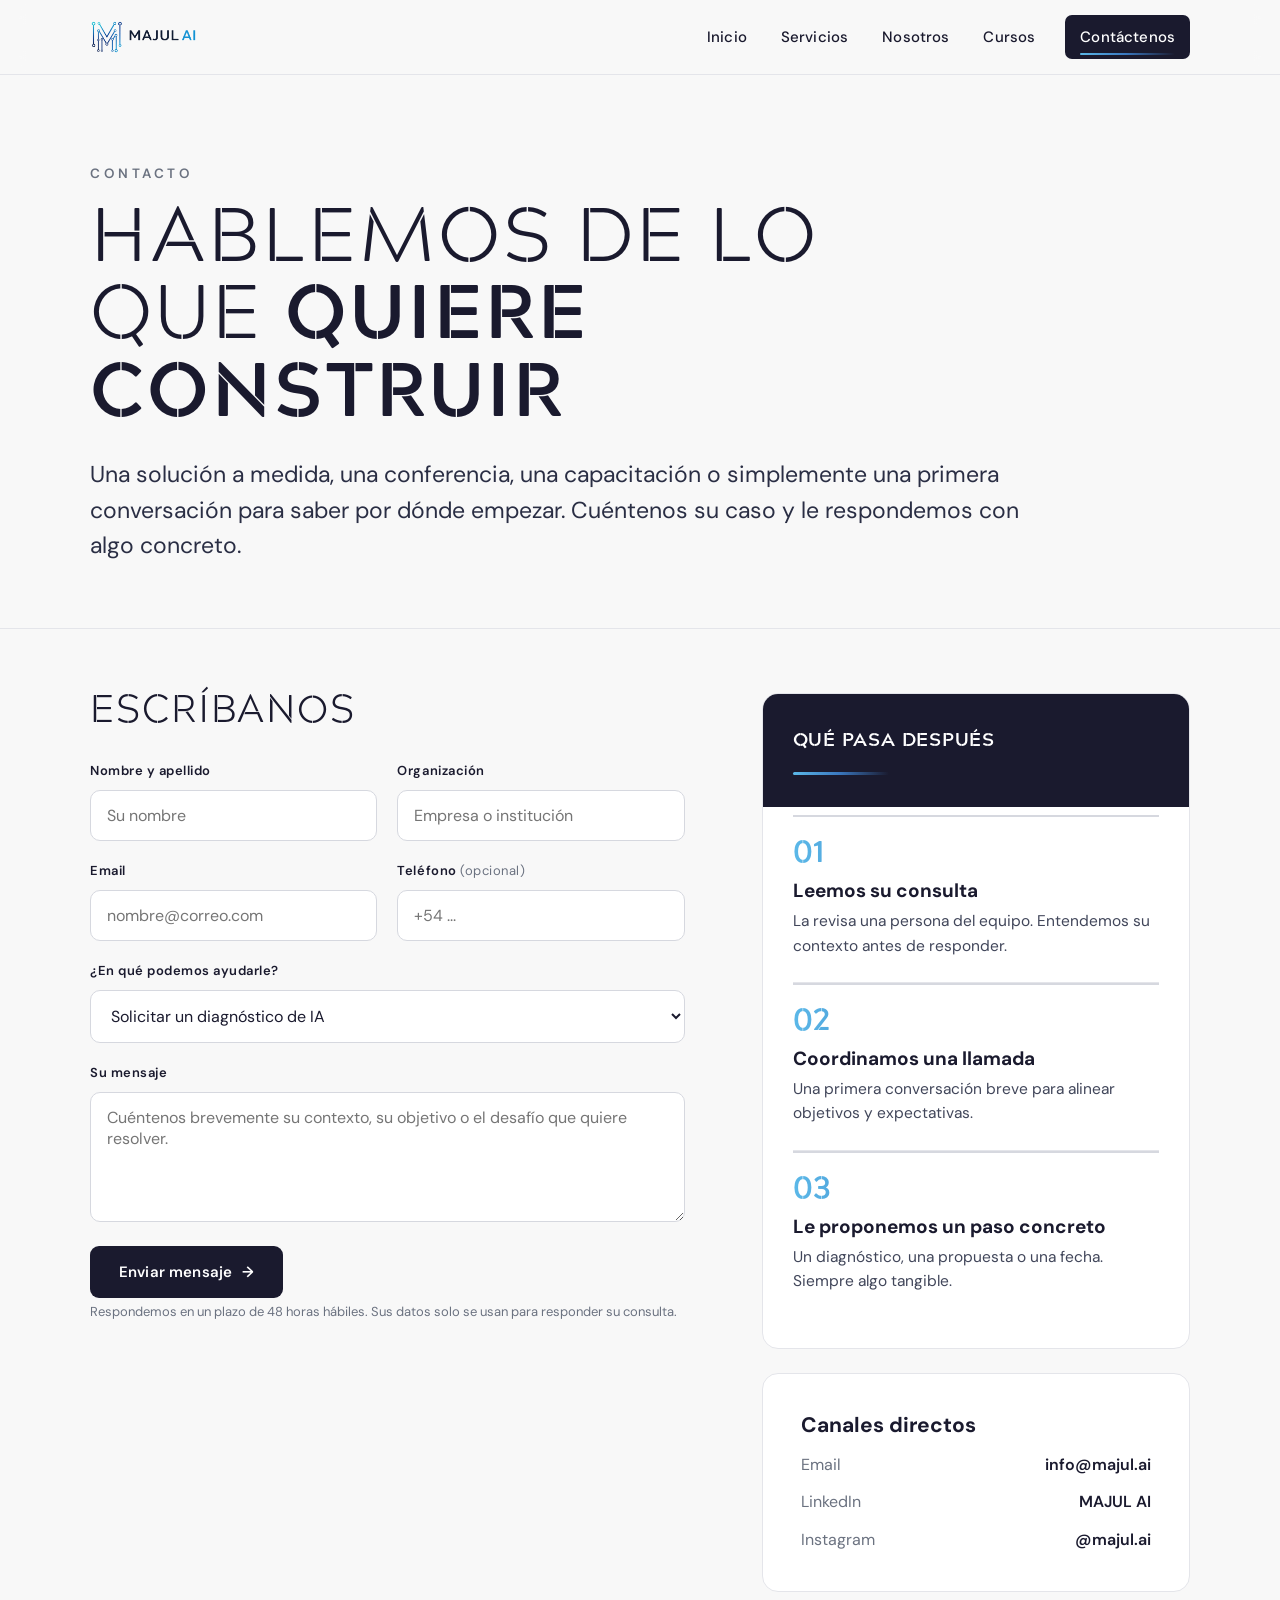
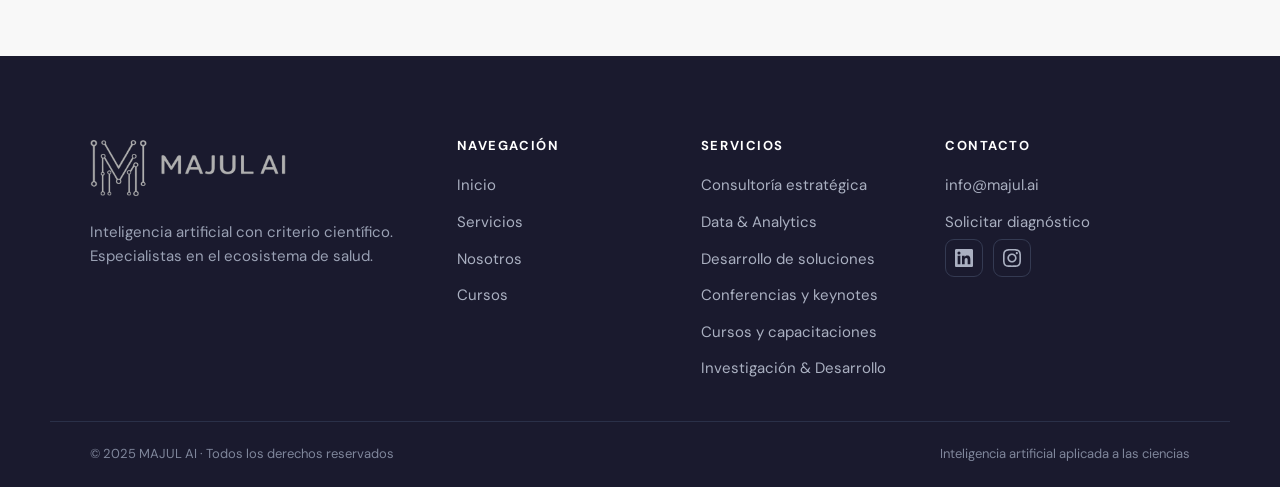
==== contacto.html @ aa31157e "Sitio Majul AI - preview para revisión del equipo" ====
<!DOCTYPE html>
<html lang="es">
<head>
<meta charset="UTF-8">
<meta name="viewport" content="width=device-width, initial-scale=1.0">
<title>Contacto · MAJUL AI</title>
<meta name="description" content="Solicite un diagnóstico, una conferencia o una capacitación. Contáctenos y obtenga una respuesta con un entregable concreto.">
<link rel="canonical" href="https://majul.ai/contacto.html">
<link rel="icon" type="image/png" href="assets/favicon.png">
<link rel="apple-touch-icon" href="assets/apple-touch-icon.png">
<meta name="theme-color" content="#1A1A2E">
<meta property="og:type" content="website">
<meta property="og:site_name" content="MAJUL AI">
<meta property="og:locale" content="es_AR">
<meta property="og:url" content="https://majul.ai/contacto.html">
<meta property="og:title" content="Contacto · MAJUL AI">
<meta property="og:description" content="Solicite un diagnóstico, una conferencia o una capacitación. Contáctenos y obtenga una respuesta con un entregable concreto.">
<meta property="og:image" content="https://majul.ai/assets/og-image.png">
<meta property="og:image:width" content="1200">
<meta property="og:image:height" content="630">
<meta property="og:image:alt" content="MAJUL AI · Inteligencia artificial aplicada a las ciencias">
<meta name="twitter:card" content="summary_large_image">
<meta name="twitter:title" content="Contacto · MAJUL AI">
<meta name="twitter:description" content="Contáctenos y obtenga una respuesta con un entregable concreto.">
<meta name="twitter:image" content="https://majul.ai/assets/og-image.png">
<link rel="preconnect" href="https://fonts.googleapis.com">
<link rel="preconnect" href="https://fonts.gstatic.com" crossorigin>
<link href="https://fonts.googleapis.com/css2?family=DM+Sans:opsz,wght@9..40,300;9..40,400;9..40,500;9..40,600;9..40,700&family=Jost:wght@300;400;500;600&display=swap" rel="stylesheet">
<link rel="stylesheet" href="styles.css">
<script>document.documentElement.className+=' js';</script>
</head>
<body>

<!-- ===== NAV ===== -->
<header class="nav">
  <nav class="nav-in" aria-label="Principal">
    <a class="nav-logo" href="index.html" aria-label="MAJUL AI · Inicio"><img src="assets/logo-lockup-trim.png" alt="MAJUL AI"></a>
    <div class="nav-links" id="navlinks">
      <a href="index.html">Inicio</a>
      <a href="servicios.html">Servicios</a>
      <a href="nosotros.html">Nosotros</a>
      <a href="cursos.html">Cursos</a>
      <a href="contacto.html" class="btn btn-p btn-sm nav-cta active">Contáctenos</a>
    </div>
    <button class="nav-burger" id="burger" aria-label="Abrir menú"><span></span><span></span><span></span></button>
  </nav>
</header>

<!-- ===== PAGE HEADER ===== -->
<section class="phead" data-screen-label="Contacto · Header">
  <div class="wrap">
    <p class="kicker reveal">Contacto</p>
    <h1 class="t-xl reveal d1">Hablemos de lo que <b>quiere construir</b></h1>
    <p class="lead reveal d2">Una solución a medida, una conferencia, una capacitación o simplemente una primera conversación para saber por dónde empezar. Cuéntenos su caso y le respondemos con algo concreto.</p>
  </div>
</section>

<!-- ===== FORM + INFO ===== -->
<section class="section" data-screen-label="Contacto · Formulario">
  <div class="wrap">
    <div class="split top" style="grid-template-columns:1.25fr .9fr;gap:clamp(40px,6vw,80px)">

      <!-- FORM -->
      <div class="reveal">
        <h2 class="t-md" style="margin-bottom:28px">Escríbanos</h2>
        <form data-mock>
          <div class="form-fields">
            <div class="form">
              <div class="field">
                <label for="nombre">Nombre y apellido</label>
                <input id="nombre" type="text" placeholder="Su nombre" required>
              </div>
              <div class="field">
                <label for="org">Organización</label>
                <input id="org" type="text" placeholder="Empresa o institución">
              </div>
              <div class="field">
                <label for="email">Email</label>
                <input id="email" type="email" placeholder="nombre@correo.com" required>
              </div>
              <div class="field">
                <label for="tel">Teléfono <span style="color:var(--gris);font-weight:400">(opcional)</span></label>
                <input id="tel" type="tel" placeholder="+54 ...">
              </div>
              <div class="field full">
                <label for="motivo">¿En qué podemos ayudarle?</label>
                <select id="motivo">
                  <option>Solicitar un diagnóstico de IA</option>
                  <option>Desarrollar una solución a medida</option>
                  <option>Data &amp; Analytics</option>
                  <option>Investigación y Desarrollo</option>
                  <option>Invitar a una conferencia o keynote</option>
                  <option>Capacitación para mi equipo</option>
                  <option>Otra consulta</option>
                </select>
              </div>
              <div class="field full">
                <label for="msg">Su mensaje</label>
                <textarea id="msg" placeholder="Cuéntenos brevemente su contexto, su objetivo o el desafío que quiere resolver."></textarea>
              </div>
            </div>
            <button type="submit" class="btn btn-p" style="margin-top:24px">Enviar mensaje <span class="arw">→</span></button>
            <p class="form-note">Respondemos en un plazo de 48 horas hábiles. Sus datos solo se usan para responder su consulta.</p>
          </div>
          <!-- success state -->
          <div class="form-ok" style="display:none;flex-direction:column;gap:14px;background:#fff;border:1px solid var(--line);border-radius:16px;padding:40px">
            <div style="width:52px;height:52px;border-radius:50%;background:var(--salud);color:#fff;display:grid;place-items:center;font-size:24px">✓</div>
            <h3 style="font-family:var(--font-title);font-weight:700;text-transform:uppercase;letter-spacing:.04em;font-size:24px;color:var(--ink)">Mensaje enviado</h3>
            <p style="font-size:17px;color:#41465a;max-width:42ch">Gracias por escribirnos. Revisaremos su consulta y le responderemos en un plazo de 48 horas hábiles con un próximo paso concreto.</p>
            <a href="index.html" class="btn btn-o" style="align-self:flex-start;margin-top:6px">Volver al inicio</a>
          </div>
        </form>
      </div>

      <!-- INFO -->
      <div class="reveal d2">
        <div class="card" style="padding:0;overflow:hidden">
          <div style="background:var(--ink);padding:32px 30px">
            <div style="font-family:var(--font-title);font-weight:700;text-transform:uppercase;letter-spacing:.04em;font-size:19px;color:#fff">Qué pasa después</div>
            <hr class="rule" style="margin-top:16px">
          </div>
          <div style="padding:8px 30px 30px">
            <div class="steps" style="grid-template-columns:1fr;gap:0">
              <div class="step" style="padding:24px 0;border-bottom:1px solid var(--line)"><div class="n" style="font-size:30px">01</div><h3 style="margin:10px 0 6px">Leemos su consulta</h3><p>La revisa una persona del equipo. Entendemos su contexto antes de responder.</p></div>
              <div class="step" style="padding:24px 0;border-bottom:1px solid var(--line)"><div class="n" style="font-size:30px">02</div><h3 style="margin:10px 0 6px">Coordinamos una llamada</h3><p>Una primera conversación breve para alinear objetivos y expectativas.</p></div>
              <div class="step" style="padding:24px 0"><div class="n" style="font-size:30px">03</div><h3 style="margin:10px 0 6px">Le proponemos un paso concreto</h3><p>Un diagnóstico, una propuesta o una fecha. Siempre algo tangible.</p></div>
            </div>
          </div>
        </div>

        <div class="card" style="margin-top:24px">
          <h3 style="margin-bottom:14px">Canales directos</h3>
          <ul style="list-style:none;display:flex;flex-direction:column;gap:12px">
            <li style="display:flex;justify-content:space-between;gap:12px;font-size:16px"><span class="muted">Email</span><a href="mailto:info@majul.ai" style="font-weight:600">info@majul.ai</a></li>
            <li style="display:flex;justify-content:space-between;gap:12px;font-size:16px"><span class="muted">LinkedIn</span><a href="https://www.linkedin.com/company/majul-ai/" target="_blank" rel="noopener" style="font-weight:600">MAJUL AI</a></li>
            <li style="display:flex;justify-content:space-between;gap:12px;font-size:16px"><span class="muted">Instagram</span><a href="https://www.instagram.com/majul.ai/" target="_blank" rel="noopener" style="font-weight:600">@majul.ai</a></li>
          </ul>
        </div>
      </div>

    </div>
  </div>
</section>

<!-- ===== FOOTER ===== -->
<footer class="foot">
  <div class="foot-in">
    <div class="foot-grid">
      <div>
        <img class="lk" src="assets/logo-gray-lockup-trim.png" alt="MAJUL AI">
        <p class="blurb">Inteligencia artificial con criterio científico. Especialistas en el ecosistema de salud.</p>
      </div>
      <div>
        <h4>Navegación</h4>
        <ul>
          <li><a href="index.html">Inicio</a></li>
          <li><a href="servicios.html">Servicios</a></li>
          <li><a href="nosotros.html">Nosotros</a></li>
          <li><a href="cursos.html">Cursos</a></li>
        </ul>
      </div>
      <div>
        <h4>Servicios</h4>
        <ul>
          <li><a href="servicios.html#consultoria">Consultoría estratégica</a></li>
          <li><a href="servicios.html#data">Data &amp; Analytics</a></li>
          <li><a href="servicios.html#desarrollo">Desarrollo de soluciones</a></li>
          <li><a href="servicios.html#conferencias">Conferencias y keynotes</a></li>
          <li><a href="cursos.html">Cursos y capacitaciones</a></li>
          <li><a href="servicios.html#id">Investigación &amp; Desarrollo</a></li>
        </ul>
      </div>
      <div>
        <h4>Contacto</h4>
        <ul>
          <li><a href="mailto:info@majul.ai">info@majul.ai</a></li>
          <li><a href="contacto.html">Solicitar diagnóstico</a></li>
        </ul>
        <div class="social">
          <a href="https://www.linkedin.com/company/majul-ai/" target="_blank" rel="noopener" aria-label="LinkedIn">
            <svg viewBox="0 0 24 24" width="18" height="18" fill="currentColor" aria-hidden="true"><path d="M20.45 20.45h-3.56v-5.57c0-1.33-.03-3.04-1.85-3.04-1.85 0-2.14 1.45-2.14 2.94v5.67H9.34V9h3.42v1.56h.05c.48-.9 1.64-1.85 3.37-1.85 3.6 0 4.27 2.37 4.27 5.46v6.28zM5.34 7.43a2.07 2.07 0 1 1 0-4.14 2.07 2.07 0 0 1 0 4.14zM7.12 20.45H3.56V9h3.56v11.45zM22.22 0H1.77C.79 0 0 .77 0 1.73v20.54C0 23.22.79 24 1.77 24h20.45c.98 0 1.78-.78 1.78-1.73V1.73C24 .77 23.2 0 22.22 0z"/></svg>
          </a>
          <a href="https://www.instagram.com/majul.ai/" target="_blank" rel="noopener" aria-label="Instagram">
            <svg viewBox="0 0 24 24" width="18" height="18" fill="currentColor" aria-hidden="true"><path d="M12 2.163c3.204 0 3.584.012 4.85.07 3.252.148 4.771 1.691 4.919 4.919.058 1.265.069 1.645.069 4.849 0 3.205-.012 3.584-.069 4.849-.149 3.225-1.664 4.771-4.919 4.919-1.266.058-1.644.07-4.85.07-3.204 0-3.584-.012-4.849-.07-3.26-.149-4.771-1.699-4.919-4.92-.058-1.265-.07-1.644-.07-4.849 0-3.204.013-3.583.07-4.849.149-3.227 1.664-4.771 4.919-4.919 1.266-.057 1.645-.069 4.849-.069zm0-2.163c-3.259 0-3.667.014-4.947.072-4.358.2-6.78 2.618-6.98 6.98-.059 1.281-.073 1.689-.073 4.948 0 3.259.014 3.668.072 4.948.2 4.358 2.618 6.78 6.98 6.98 1.281.058 1.689.072 4.948.072 3.259 0 3.668-.014 4.948-.072 4.354-.2 6.782-2.618 6.979-6.98.059-1.28.073-1.689.073-4.948 0-3.259-.014-3.667-.072-4.947-.196-4.354-2.617-6.78-6.979-6.98-1.281-.059-1.69-.073-4.949-.073zm0 5.838c-3.403 0-6.162 2.759-6.162 6.162s2.759 6.163 6.162 6.163 6.162-2.759 6.162-6.163c0-3.403-2.759-6.162-6.162-6.162zm0 10.162c-2.209 0-4-1.79-4-4 0-2.209 1.791-4 4-4s4 1.791 4 4c0 2.21-1.791 4-4 4zm6.406-11.845c-.796 0-1.441.645-1.441 1.44s.645 1.44 1.441 1.44c.795 0 1.439-.645 1.439-1.44s-.644-1.44-1.439-1.44z"/></svg>
          </a>
        </div>
      </div>
    </div>
  </div>
  <div class="foot-bottom">
    <span>© 2025 MAJUL AI · Todos los derechos reservados</span>
    <span>Inteligencia artificial aplicada a las ciencias</span>
  </div>
</footer>

<script src="site.js"></script>
</body>
</html>
---- styles.css ----
/* ============================================================
   MAJUL AI · Sistema de diseño web
   Alineado al Manual de Marca
   ============================================================ */
@font-face{font-family:'Acherus Militant';src:url('assets/AcherusMilitant-Light.otf') format('opentype');font-weight:300 500;font-style:normal;font-display:swap}
@font-face{font-family:'Acherus Militant';src:url('assets/AcherusMilitant-Bold.otf') format('opentype');font-weight:600 800;font-style:normal;font-display:swap}

:root{
  --bg:#F8F8F8;
  --ink:#1A1A2E;
  --ink-soft:#2a2e44;
  --gris:#6B7280;
  --gris-2:#8b909c;
  --slate:#4A5568;
  --line:#e4e5ea;
  --line-2:#d6d8df;
  --card:#ffffff;

  --salud:#2D5016;
  --tech:#2D3A8C;
  --inst:#4A5568;
  --majul:#C4621D;

  --grad:linear-gradient(90deg,#5BB8E8 0%,#3A78C0 48%,#1A1A2E 100%);
  --grad-soft:linear-gradient(90deg,#5BB8E8 0%,#3A78C0 100%);

  --font-title:'Acherus Militant','Jost',sans-serif;
  --font-body:'DM Sans',sans-serif;

  --maxw:1180px;
  --pad:clamp(22px,5vw,40px);
}

*{box-sizing:border-box;margin:0;padding:0}
html{scroll-behavior:smooth}
body{
  font-family:var(--font-body);
  background:var(--bg);
  color:var(--ink);
  -webkit-font-smoothing:antialiased;
  text-rendering:optimizeLegibility;
  line-height:1.6;
}
img{display:block;max-width:100%}
a{color:inherit;text-decoration:none}
::selection{background:rgba(91,184,232,.28)}

/* ---------- layout helpers ---------- */
.wrap{max-width:var(--maxw);margin:0 auto;padding-inline:var(--pad)}
.section{padding-block:clamp(50px,5vw,82px)}
.section.tight{padding-block:clamp(38px,3.6vw,58px)}
.dark{background:var(--ink);color:#F1F2F6}
.dark .muted{color:#aab0c0}

/* ---------- type ---------- */
.kicker{
  font-family:var(--font-body);font-weight:600;
  letter-spacing:.26em;text-transform:uppercase;
  font-size:clamp(12px,1.4vw,13.5px);color:var(--gris);
}
.dark .kicker{color:#9aa3b8}
h1,h2,h3{font-family:var(--font-title);font-weight:400;letter-spacing:.02em;line-height:1.06}
.t-xl{font-size:clamp(40px,6.4vw,76px);text-transform:uppercase;letter-spacing:.04em;line-height:1.02}
.t-lg{font-size:clamp(32px,4.4vw,52px);text-transform:uppercase;letter-spacing:.05em}
.t-md{font-size:clamp(26px,3vw,38px);text-transform:uppercase;letter-spacing:.05em}
.t-xl b,.t-lg b,.t-md b{font-weight:700}
.lead{font-size:clamp(18px,2.1vw,23px);line-height:1.55;color:var(--ink-soft);font-weight:400}
.dark .lead{color:#cdd2df}
.muted{color:var(--gris)}
.body p{font-size:clamp(16px,1.7vw,18px);color:#34384a;line-height:1.65}
.dark .body p{color:#c4c9d6}
strong,b{font-weight:600}
em{font-style:italic}

.grad-text{background:var(--grad);-webkit-background-clip:text;background-clip:text;color:transparent}

/* gradient rule · elemento gráfico de marca (un uso por pieza) */
.rule{height:3px;width:96px;background:var(--grad);border:0;border-radius:3px}
.rule.wide{width:180px}

/* eyebrow stack */
.ey{display:flex;flex-direction:column;gap:18px}
.ey .rule{margin-top:2px}

/* ---------- buttons ---------- */
.btn{
  display:inline-flex;align-items:center;gap:10px;
  font-family:var(--font-body);font-weight:600;font-size:15px;
  letter-spacing:.01em;padding:15px 28px;border-radius:9px;
  border:1.6px solid transparent;cursor:pointer;transition:.18s ease;
  white-space:nowrap;
}
.btn .arw{transition:transform .18s ease}
.btn:hover .arw{transform:translateX(3px)}
.btn-p{background:var(--ink);color:#fff}
.btn-p:hover{background:#0f1120}
.btn-o{background:transparent;color:var(--ink);border-color:var(--line-2)}
.btn-o:hover{border-color:var(--ink);background:#fff}
.dark .btn-p{background:#fff;color:var(--ink)}
.dark .btn-p:hover{background:#e7e9f0}
.dark .btn-o{color:#fff;border-color:#3a4058}
.dark .btn-o:hover{border-color:#fff;background:rgba(255,255,255,.06)}
.btn-sm{padding:11px 20px;font-size:14px}
.btn-row{display:flex;gap:14px;flex-wrap:wrap}

/* ---------- nav ---------- */
.nav{
  position:sticky;top:0;z-index:50;background:rgba(248,248,248,.86);
  backdrop-filter:saturate(1.4) blur(12px);border-bottom:1px solid var(--line);
}
.nav-in{max-width:var(--maxw);margin:0 auto;padding:0 var(--pad);
  height:74px;display:flex;align-items:center;justify-content:space-between;gap:24px}
.nav-logo{display:flex;align-items:center}
.nav-logo img{height:34px}
.nav-links{display:flex;align-items:center;gap:6px}
.nav-links a{
  font-size:15px;font-weight:500;color:var(--ink);padding:9px 14px;border-radius:7px;
  letter-spacing:.01em;transition:.15s ease;position:relative;
}
.nav-links a:hover{background:rgba(26,26,46,.05)}
.nav-links a.active{color:var(--ink)}
.nav-links a.active::after{
  content:"";position:absolute;left:14px;right:14px;bottom:3px;height:2px;
  background:var(--grad);border-radius:2px;
}
.nav-cta{margin-left:10px}
.nav-links a.nav-cta{color:#fff}
.nav-links a.nav-cta:hover{background:#0f1120}
.nav-burger{display:none;flex-direction:column;gap:5px;background:none;border:0;cursor:pointer;padding:8px}
.nav-burger span{width:24px;height:2px;background:var(--ink);border-radius:2px;transition:.2s}

/* ---------- badges / accents ---------- */
.badge{
  display:inline-flex;align-items:center;gap:8px;
  font-family:var(--font-body);font-weight:600;letter-spacing:.12em;text-transform:uppercase;
  font-size:12px;padding:7px 14px;border-radius:6px;color:#fff;
}
.badge .dot{width:7px;height:7px;border-radius:50%;background:rgba(255,255,255,.85)}
.badge.salud{background:var(--salud)}
.badge.tech{background:var(--tech)}
.badge.inst{background:var(--inst)}
.badge.majul{background:var(--majul)}
.badge.grad{background:var(--grad)}
.badge.ghost{background:transparent;color:var(--gris);border:1.5px solid var(--line-2)}
.badge.ghost .dot{background:currentColor}

/* accent helper: left rail */
.ac-salud{--ac:var(--salud)} .ac-tech{--ac:var(--tech)}
.ac-inst{--ac:var(--inst)} .ac-majul{--ac:var(--majul)}

/* ---------- hero ---------- */
.hero{position:relative;overflow:hidden}
.hero .wrap{padding-top:clamp(60px,9vw,104px);padding-bottom:clamp(48px,6.5vw,82px)}
.hero h1{max-width:none;white-space:nowrap;font-size:clamp(28px,4.6vw,54px)}
.hero .lead{max-width:54ch;margin-top:26px}
.hero .btn-row{margin-top:38px}
.hero-meta{display:flex;gap:34px;flex-wrap:wrap;margin-top:56px;padding-top:34px;border-top:1px solid var(--line)}
.hero-meta .m .n{font-family:var(--font-title);font-weight:700;font-size:clamp(28px,3.4vw,40px);color:var(--ink);line-height:1}
.hero-meta .m .l{font-size:14px;color:var(--gris);margin-top:8px;max-width:24ch}

/* ---------- riel lateral de secciones (scroll-spy) ---------- */
.dotnav{position:fixed;right:24px;top:50%;transform:translateY(-50%);z-index:55;
  display:flex;flex-direction:column;gap:15px;align-items:flex-end}
.dotnav::before{content:"";position:absolute;right:4.5px;top:-10px;bottom:-10px;width:1px;background:var(--line-2);z-index:-1}
.dotnav a{position:relative;display:block;width:10px;height:10px;cursor:pointer}
.dotnav .dot{width:10px;height:10px;border-radius:50%;border:1.5px solid var(--line-2);background:transparent;transition:.2s ease;display:block}
.dotnav .lbl{position:absolute;right:20px;top:50%;transform:translateY(-50%) translateX(5px);
  font-size:11px;font-weight:600;letter-spacing:.08em;text-transform:uppercase;color:var(--ink);white-space:nowrap;
  background:#fff;border:1px solid var(--line);border-radius:7px;padding:5px 10px;
  box-shadow:0 8px 22px -12px rgba(26,26,46,.55);opacity:0;pointer-events:none;transition:opacity .18s ease,transform .18s ease}
.dotnav a:hover .lbl{opacity:1;transform:translateY(-50%)}
.dotnav a:hover .dot{border-color:var(--tech)}
.dotnav a.active .dot{border-color:var(--tech);background:var(--tech);transform:scale(1.25)}
.dotnav.on-dark .dot{border-color:rgba(255,255,255,.45)}
.dotnav.on-dark a.active .dot{border-color:#fff;background:#fff}
.dotnav.on-dark::before{background:rgba(255,255,255,.18)}
@media (max-width:1180px){ .dotnav{display:none} }

/* page header (interior pages) */
.phead{border-bottom:1px solid var(--line)}
.phead .wrap{padding-top:clamp(54px,8vw,88px);padding-bottom:clamp(40px,6vw,64px)}
.phead h1{margin-top:18px;max-width:18ch}
.phead .lead{margin-top:22px;max-width:60ch}

/* ---------- servicios: lista compacta (home) ---------- */
.svc-mini{display:grid;grid-template-columns:1fr 1fr;grid-auto-flow:column;grid-template-rows:repeat(3,auto);gap:0 clamp(28px,5vw,72px)}
.svc-mini a{display:flex;align-items:center;gap:18px;padding:22px 4px;border-bottom:1px solid var(--line);
  font-family:var(--font-title);font-weight:400;text-transform:uppercase;letter-spacing:.03em;
  font-size:clamp(17px,1.9vw,21px);color:var(--ink);transition:.16s ease}
.svc-mini a:hover{color:var(--tech);padding-left:12px}
.svc-mini a .n{font-family:var(--font-title);font-weight:700;font-size:14px;color:var(--slate);letter-spacing:.1em;flex:0 0 auto}
.svc-mini a .nm{flex:1}
.svc-mini a .arw{transition:transform .18s ease;color:var(--slate)}
.svc-mini a:hover .arw{transform:translateX(4px);color:var(--tech)}

/* ---------- statement band ---------- */
.statement{position:relative}
.statement .big{
  font-family:var(--font-title);font-weight:400;letter-spacing:.01em;
  font-size:clamp(28px,3.9vw,48px);line-height:1.24;max-width:20ch;
}
.statement .big b{font-weight:700}
.statement .hl{background:linear-gradient(transparent 60%,rgba(91,184,232,.34) 60%);padding:0 .08em}

/* ---------- grids ---------- */
.grid{display:grid;gap:clamp(18px,2.4vw,28px)}
.g-2{grid-template-columns:repeat(2,1fr)}
.g-3{grid-template-columns:repeat(3,1fr)}
.split{display:grid;grid-template-columns:1.05fr 1fr;gap:clamp(36px,6vw,84px);align-items:center}
.split.top{align-items:start}

/* message / feature cards */
.card{
  background:var(--card);border:1px solid var(--line);border-radius:16px;
  padding:clamp(28px,3vw,38px);transition:.2s ease;
}
.card.lift:hover{transform:translateY(-3px);box-shadow:0 22px 50px -34px rgba(26,26,46,.5);border-color:var(--line-2)}
.card .ic{
  width:46px;height:46px;border-radius:11px;display:grid;place-items:center;
  background:rgba(74,85,104,.1);margin-bottom:22px;
}
.card h3{font-family:var(--font-body);font-weight:700;font-size:21px;color:var(--ink);
  letter-spacing:0;line-height:1.25;margin-bottom:12px}
.card p{font-size:16px;color:#41465a;line-height:1.6}
.card .qmark{font-family:var(--font-title);font-weight:700;font-size:20px;color:var(--ink);
  text-transform:none;letter-spacing:0;line-height:1.3;margin-bottom:14px}

/* accented service card */
.svc{position:relative;background:var(--card);border:1px solid var(--line);border-radius:16px;
  padding:clamp(28px,3vw,36px);overflow:hidden;transition:.2s ease;display:flex;flex-direction:column;gap:14px}
.svc::before{content:"";position:absolute;left:0;top:0;bottom:0;width:4px;background:var(--ac,var(--slate))}
.svc:hover{transform:translateY(-3px);box-shadow:0 24px 54px -36px rgba(26,26,46,.55)}
.svc .num{font-family:var(--font-title);font-weight:700;font-size:15px;color:var(--ac,var(--slate));letter-spacing:.1em}
.svc h3{font-family:var(--font-title);font-weight:400;text-transform:uppercase;letter-spacing:.04em;
  font-size:24px;color:var(--ink);line-height:1.1}
.svc p{font-size:16px;color:#41465a;line-height:1.6;flex:1}
.svc .more{font-size:14px;font-weight:600;color:var(--ink);display:inline-flex;gap:8px;align-items:center;margin-top:4px}
.svc .more .arw{transition:transform .18s}
.svc:hover .more .arw{transform:translateX(3px)}

/* ---------- método steps ---------- */
.steps{display:grid;grid-template-columns:repeat(4,1fr);gap:clamp(18px,2.2vw,26px);counter-reset:s}
.step{position:relative;padding-top:28px}
.step::before{content:"";position:absolute;top:0;left:0;width:100%;height:2px;background:var(--line-2)}
.step .n{font-family:var(--font-title);font-weight:700;font-size:clamp(34px,4vw,50px);
  background:var(--grad);-webkit-background-clip:text;background-clip:text;color:transparent;line-height:1}
.step h3{font-family:var(--font-body);font-weight:700;font-size:19px;color:var(--ink);margin:16px 0 10px;letter-spacing:0;text-transform:none}
.step p{font-size:15.5px;color:#41465a;line-height:1.58}
.dark .step::before{background:#33384e}
.dark .step h3{color:#fff}
.dark .step p{color:#b8bdcc}

/* ---------- list / checks ---------- */
.checks{display:flex;flex-direction:column;gap:16px}
.checks li{list-style:none;display:flex;gap:14px;font-size:17px;color:#34384a;line-height:1.55}
.checks .mk{flex:0 0 auto;width:24px;height:24px;border-radius:6px;display:grid;place-items:center;
  background:rgba(74,85,104,.12);color:var(--slate);font-size:13px;font-weight:700;margin-top:1px}
.dark .checks li{color:#c4c9d6}

/* ---------- capability grid (catálogo de áreas) ---------- */
.cap-grid{display:grid;grid-template-columns:repeat(3,1fr);gap:1px;background:var(--line);
  border:1px solid var(--line);border-radius:14px;overflow:hidden;margin-top:42px}
.cap-grid.two{grid-template-columns:repeat(2,1fr)}
.cap{background:#fff;padding:26px 26px 28px;position:relative}
.cap::before{content:"";position:absolute;left:26px;top:0;width:26px;height:3px;background:var(--ac,var(--slate))}
.cap h4{font-family:var(--font-body);font-weight:700;font-size:16.5px;color:var(--ink);margin:0 0 9px;letter-spacing:0;line-height:1.3}
.cap p{font-size:14.5px;color:#51566a;line-height:1.55;margin:0}

/* ---------- service block ---------- */
.svc-block{margin-top:74px;padding-top:64px;border-top:1px solid var(--line)}
.svc-block.first{margin-top:60px;padding-top:0;border-top:0}
.svc-head{max-width:58ch}
.svc-head h3{font-family:var(--font-title);font-weight:400;text-transform:uppercase;letter-spacing:.04em;
  font-size:clamp(26px,3vw,34px);color:var(--ink);line-height:1.08;margin-top:20px}
.svc-head .desc{margin-top:18px;font-size:18px;color:#34384a;line-height:1.65}
.svc-eg{margin-top:26px;padding-top:22px;border-top:1px dashed var(--line-2);max-width:52ch}
.svc-eg .lbl{font-size:12px;font-weight:600;letter-spacing:.12em;text-transform:uppercase;color:var(--ac,var(--gris));display:block;margin-bottom:9px}
.svc-eg p{font-size:15.5px;color:#41465a;line-height:1.62;margin:0}
@media (max-width:820px){ .cap-grid{grid-template-columns:1fr} .cap-grid.two{grid-template-columns:1fr} }

/* ---------- image frame (recurso funcional) ---------- */
.frame{position:relative;border-radius:16px;overflow:hidden;background:#eceef1;border:1px solid var(--line)}
.frame.navy{background:var(--ink)}
.frame .ph{
  position:absolute;inset:0;display:flex;flex-direction:column;align-items:center;justify-content:center;
  gap:10px;text-align:center;padding:24px;
}
.frame .ph .ic{width:42px;height:42px;border-radius:50%;border:1.5px solid currentColor;display:grid;place-items:center;opacity:.5}
.frame .ph .cap{font-size:13px;letter-spacing:.14em;text-transform:uppercase;font-weight:600;opacity:.62}
.frame.navy .ph{color:#aeb6cb}
.frame:not(.navy) .ph{color:#9298a6}
.frame .tip{position:absolute;left:14px;bottom:12px;font-size:11px;letter-spacing:.1em;text-transform:uppercase;
  color:#aab0bd;font-weight:600}

/* portrait gradient edge */
.portrait{aspect-ratio:4/5}
.portrait::after{content:"";position:absolute;left:0;right:0;bottom:0;height:5px;background:var(--grad)}

/* ---------- quote ---------- */
.bigquote{font-family:var(--font-title);font-weight:300;letter-spacing:.01em;
  font-size:clamp(26px,3.6vw,44px);line-height:1.22;color:var(--ink);max-width:18ch}
.bigquote b{font-weight:600}
.dark .bigquote{color:#fff}
.qattr{margin-top:24px;font-size:15px;color:var(--gris);letter-spacing:.04em}
.qattr b{color:var(--ink)}
.dark .qattr b{color:#fff}

/* ---------- news / press cards ---------- */
.news{background:var(--card);border:1px solid var(--line);border-radius:14px;overflow:hidden;
  display:flex;flex-direction:column;transition:.2s ease;text-decoration:none}
.news:hover{transform:translateY(-3px);box-shadow:0 22px 50px -36px rgba(26,26,46,.5)}
.news .top{height:6px;background:var(--ac,var(--slate))}
.news .bd{padding:26px 26px 30px;display:flex;flex-direction:column;gap:14px;flex:1}
.news .meta{font-size:12.5px;letter-spacing:.06em;text-transform:uppercase;color:var(--gris);font-weight:600}
.news h3{font-family:var(--font-body);font-weight:700;font-size:19px;color:var(--ink);line-height:1.3;
  letter-spacing:0;text-transform:none}
.news p{font-size:15px;color:#4a4f63;line-height:1.55;flex:1}
.news .rd{font-size:13.5px;font-weight:600;color:var(--ac,var(--slate))}

/* ---------- partners / unidades ---------- */
.partners{display:flex;flex-wrap:wrap;gap:18px;align-items:stretch}
.partner{flex:1 1 100%;min-width:240px;border:1px solid var(--line);border-radius:16px;background:#fff;
  padding:22px 24px;display:flex;flex-direction:row;align-items:center;gap:18px}
.partner .unit-mark{flex:0 0 auto;height:54px;width:auto;max-width:92px;object-fit:contain}
.partner .unit-tx{display:flex;flex-direction:column;gap:5px}
.partner .pn{font-family:var(--font-title);font-weight:700;font-size:21px;letter-spacing:.02em;color:var(--ink)}
.partner .pd{font-size:14px;color:var(--gris);line-height:1.5}
a.partner{text-decoration:none;transition:border-color .16s ease,transform .16s ease,box-shadow .16s ease}
a.partner:hover{border-color:var(--tech);transform:translateY(-2px);box-shadow:0 14px 30px -22px rgba(0,0,0,.5)}
a.partner .pn{display:flex;align-items:center;gap:8px}
a.partner .pn::after{content:"↗";font-family:var(--font-body);font-weight:600;font-size:15px;color:var(--tech)}

/* ---------- AcademIA8 · unidad de formación ---------- */
.a8-card{position:relative;border-radius:20px;overflow:hidden;background:#0A0440;
  border:1px solid #211a6b;padding:clamp(34px,4vw,52px) clamp(28px,3.4vw,44px);
  display:flex;flex-direction:column;align-items:center;gap:22px;text-align:center}
.a8-card::before{content:"";position:absolute;left:0;right:0;top:0;height:5px;
  background:linear-gradient(90deg,#01C599 0%,#F5A623 52%,#CE1E4E 100%)}
.a8-card img{width:min(76%,290px);height:auto;display:block}
.a8-tag{font-family:var(--font-body);font-size:12.5px;font-weight:600;
  letter-spacing:.16em;text-transform:uppercase;color:#01C599}
.a8-card .a8-sub{font-size:14.5px;color:#b7b3e2;max-width:32ch;line-height:1.55;margin:0}

/* ---------- CTA band ---------- */
.ctaband{position:relative;overflow:hidden}
.ctaband .wrap{display:flex;align-items:center;justify-content:space-between;gap:40px;flex-wrap:wrap}
.ctaband h2{max-width:16ch}
.ctaband .sym{position:absolute;right:-40px;top:50%;transform:translateY(-50%);height:300px;opacity:.06}
.ctaband .cta-mark{height:clamp(120px,14vw,170px);width:auto;flex:0 0 auto;opacity:.12;margin-right:clamp(10px,4vw,60px)}
@media (max-width:760px){ .ctaband .cta-mark{display:none} }

/* ---------- forms ---------- */
.form{display:grid;grid-template-columns:1fr 1fr;gap:20px}
.field{display:flex;flex-direction:column;gap:8px}
.field.full{grid-column:1/-1}
.field label{font-size:13px;font-weight:600;letter-spacing:.04em;color:var(--ink)}
.field input,.field select,.field textarea{
  font-family:var(--font-body);font-size:16px;color:var(--ink);background:#fff;
  border:1.5px solid var(--line-2);border-radius:10px;padding:14px 16px;transition:.15s;
}
.field textarea{resize:vertical;min-height:130px}
.field input:focus,.field select:focus,.field textarea:focus{outline:none;border-color:#3A78C0;box-shadow:0 0 0 3px rgba(58,120,192,.13)}
.form-note{font-size:13px;color:var(--gris);margin-top:4px}

/* ---------- footer ---------- */
.foot{background:var(--ink);color:#cfd4e0}
.foot-in{max-width:var(--maxw);margin:0 auto;padding:clamp(54px,7vw,80px) var(--pad) 40px}
.foot-grid{display:grid;grid-template-columns:1.6fr 1fr 1fr 1.2fr;gap:40px}
.foot-grid > div:first-child{display:flex;flex-direction:column;align-items:flex-start}
.foot img.lk{height:64px;width:auto;margin-bottom:20px;display:block;align-self:flex-start}
.foot .blurb{font-size:15px;color:#9aa1b4;max-width:34ch;line-height:1.6}
.foot h4{font-family:var(--font-body);font-weight:700;font-size:13px;letter-spacing:.12em;text-transform:uppercase;
  color:#fff;margin-bottom:16px}
.foot ul{list-style:none;display:flex;flex-direction:column;gap:11px}
.foot a{font-size:15px;color:#aab0c1;transition:.15s}
.foot a:hover{color:#fff}
.foot .social{display:flex;gap:10px;margin-top:4px}
.foot .social a{width:38px;height:38px;border:1px solid #343a52;border-radius:9px;display:grid;place-items:center;color:#aab0c1}
.foot .social a svg{display:block}
.foot .social a:hover{border-color:#5b6788;color:#fff;background:rgba(255,255,255,.04)}
.foot-bottom{max-width:var(--maxw);margin:0 auto;padding:22px var(--pad);border-top:1px solid #2a3048;
  display:flex;justify-content:space-between;gap:16px;flex-wrap:wrap;font-size:13px;color:#7f869b}

/* ---------- reveal animation ---------- */
/* Resting state is VISIBLE (opacity 1). The entrance only plays as an
   additive animation when .in is added. No persistent hidden state, so
   content can never get stuck invisible if frames/JS/observer don't run. */
@media (prefers-reduced-motion:no-preference){
  html.js .reveal.in{animation:revealIn .7s cubic-bezier(.2,.7,.2,1)}
  html.js .reveal.in.d1{animation-delay:.06s}
  html.js .reveal.in.d2{animation-delay:.12s}
  html.js .reveal.in.d3{animation-delay:.18s}
  html.js .reveal.in.d4{animation-delay:.24s}
  @keyframes revealIn{from{opacity:0;transform:translateY(22px)}to{opacity:1;transform:none}}
}

/* ---------- audience fork ---------- */
.fork{display:grid;grid-template-columns:1fr 1fr;gap:clamp(18px,2.4vw,26px)}
.fork .opt{position:relative;background:#fff;border:1px solid var(--line);border-radius:16px;
  padding:clamp(30px,3.4vw,46px);display:flex;flex-direction:column;gap:16px;overflow:hidden;transition:.2s ease}
.fork .opt::before{content:"";position:absolute;left:0;top:0;right:0;height:5px;background:var(--ac,var(--grad))}
.fork .opt:hover{transform:translateY(-4px);box-shadow:0 26px 60px -38px rgba(26,26,46,.5);border-color:var(--line-2)}
.fork .opt .tag{font-size:13px;font-weight:600;letter-spacing:.12em;text-transform:uppercase;color:var(--ac,var(--gris))}
.fork .opt h3{font-family:var(--font-title);font-weight:400;text-transform:uppercase;letter-spacing:.04em;
  font-size:clamp(24px,2.8vw,32px);color:var(--ink);line-height:1.08}
.fork .opt .d{font-size:16.5px;color:#41465a;line-height:1.6}
.fork .opt ul{list-style:none;display:flex;flex-direction:column;gap:10px;margin-top:2px}
.fork .opt li{font-size:15.5px;color:#41465a;display:flex;gap:11px;line-height:1.5}
.fork .opt li::before{content:"›";color:var(--ac,var(--slate));font-weight:700;flex:0 0 auto}
.fork .opt .go{margin-top:auto;padding-top:6px;font-size:15px;font-weight:600;color:var(--ink);
  display:inline-flex;gap:9px;align-items:center}
.fork .opt .go .arw{transition:transform .18s}
.fork .opt:hover .go .arw{transform:translateX(3px)}

/* ---------- testimonials ---------- */
.tcard{background:#fff;border:1px solid var(--line);border-radius:16px;padding:clamp(26px,3vw,34px);
  display:flex;flex-direction:column;gap:20px;height:100%}
.tcard .q{font-size:17px;color:#2a2e44;line-height:1.62}
.tcard .who{display:flex;align-items:center;gap:13px;margin-top:auto}
.tcard .av{width:46px;height:46px;border-radius:50%;background:var(--grad);display:grid;place-items:center;
  color:#fff;font-weight:600;font-family:var(--font-title);font-size:16px;flex:0 0 auto}
.tcard .nm{font-weight:600;font-size:15px;color:var(--ink)}
.tcard .rl{font-size:13.5px;color:var(--gris);line-height:1.4}

/* ---------- logos / venues ---------- */
.logos{display:flex;flex-wrap:wrap;gap:14px}
.logo-chip{border:1px solid var(--line-2);border-radius:11px;padding:16px 26px;background:#fff;
  font-family:var(--font-title);font-weight:700;letter-spacing:.03em;color:var(--slate);font-size:17px;
  display:flex;align-items:center;gap:10px}
.logo-chip .b{width:9px;height:9px;border-radius:2px;background:var(--grad)}

/* ---------- carrusel de logos ---------- */
.logo-carousel{margin-top:42px;display:flex;align-items:center;gap:14px}
.lc-viewport{flex:1;min-width:0;overflow-x:auto;overflow-y:hidden;
  -ms-overflow-style:none;scrollbar-width:none;cursor:grab;outline:none;
  -webkit-mask-image:linear-gradient(90deg,transparent,#000 3.5%,#000 96.5%,transparent);
          mask-image:linear-gradient(90deg,transparent,#000 3.5%,#000 96.5%,transparent)}
.lc-viewport::-webkit-scrollbar{display:none}
.lc-viewport.dragging{cursor:grabbing}
.lc-track{display:flex;gap:22px;padding:6px 2px;width:max-content}
.logo-item{flex:0 0 auto;width:212px;height:122px;display:grid;place-items:center;padding:0 26px;
  background:#fff;border:1px solid var(--line);border-radius:16px;
  transition:border-color .18s ease,box-shadow .18s ease}
.logo-item:hover{border-color:var(--line-2);box-shadow:0 16px 36px -28px rgba(26,26,46,.55)}
.logo-item img{max-height:82px;max-width:162px;width:auto;object-fit:contain;
  -webkit-user-drag:none;user-select:none;pointer-events:none}
.lc-nav{flex:0 0 auto;width:46px;height:46px;border-radius:50%;border:1px solid var(--line-2);
  background:#fff;color:var(--ink);font-family:var(--font-body);font-size:24px;line-height:1;
  cursor:pointer;display:grid;place-items:center;transition:border-color .16s ease,color .16s ease,box-shadow .16s ease,transform .12s ease}
.lc-nav:hover{border-color:var(--tech);color:var(--tech);box-shadow:0 12px 26px -18px rgba(26,26,46,.6)}
.lc-nav:active{transform:scale(.93)}
@media (max-width:600px){
  .logo-carousel{gap:8px}
  .logo-item{width:170px;height:106px;padding:0 20px}
  .logo-item img{max-height:68px;max-width:134px}
  .lc-nav{width:40px;height:40px;font-size:21px}
}

/* ---------- medios y presencia ---------- */
.presence{display:grid;grid-template-columns:1fr 1fr;gap:clamp(18px,2.6vw,26px);margin-top:42px}
.presence-card{background:#fff;border:1px solid var(--line);border-radius:16px;
  padding:clamp(24px,3vw,32px);display:flex;flex-direction:column;gap:22px}
.presence-card .pc-head{display:flex;align-items:center;gap:16px}
.pc-mark{flex:0 0 auto;width:58px;height:58px;border-radius:13px;display:grid;place-items:center;
  background:var(--ink);overflow:hidden}
.pc-mark img{width:38px;height:38px;object-fit:contain}
.pc-mark.avatar{border-radius:50%;background:var(--grad);color:#fff;
  font-family:var(--font-title);font-weight:700;font-size:21px;letter-spacing:.03em}
.pc-name{font-family:var(--font-title);font-weight:400;text-transform:uppercase;letter-spacing:.03em;
  font-size:21px;color:var(--ink);line-height:1.05}
.pc-role{font-size:14px;color:var(--gris);margin-top:5px}
.social-row{display:flex;flex-wrap:wrap;gap:10px;margin-top:auto}
.social-link{display:inline-flex;align-items:center;gap:9px;padding:10px 15px;border-radius:10px;
  border:1px solid var(--line);background:#fff;text-decoration:none;
  transition:border-color .16s ease,transform .16s ease,box-shadow .16s ease}
.social-link:hover{border-color:var(--tech);transform:translateY(-2px);box-shadow:0 12px 26px -20px rgba(26,26,46,.6)}
.social-link .si{flex:0 0 auto;width:20px;height:20px;display:grid;place-items:center;color:var(--ink)}
.social-link .si svg{width:20px;height:20px;display:block}
.social-link .sl-tx{font-weight:600;font-size:14.5px;color:var(--ink)}
@media (max-width:720px){.presence{grid-template-columns:1fr}}

/* ---------- placeholder note (contenido a reemplazar) ---------- */
.draft{display:inline-flex;align-items:center;gap:8px;font-size:12px;font-weight:600;letter-spacing:.08em;
  text-transform:uppercase;color:var(--majul);background:rgba(196,98,29,.1);border:1px solid rgba(196,98,29,.28);
  padding:6px 12px;border-radius:6px}
.draft::before{content:"●";font-size:8px}

/* ---------- FAQ ---------- */
.faq{border-top:1px solid var(--line)}
.faq details{border-bottom:1px solid var(--line)}
.faq summary{cursor:pointer;list-style:none;padding:26px 0;display:flex;justify-content:space-between;gap:24px;
  align-items:center;font-family:var(--font-body);font-weight:600;font-size:clamp(18px,2vw,21px);color:var(--ink)}
.faq summary::-webkit-details-marker{display:none}
.faq summary .pm{flex:0 0 auto;width:30px;height:30px;border:1.5px solid var(--line-2);border-radius:50%;
  display:grid;place-items:center;font-size:20px;line-height:1;color:var(--slate);transition:.22s ease}
.faq details[open] summary .pm{background:var(--ink);color:#fff;border-color:var(--ink);transform:rotate(45deg)}
.faq .ans{padding:0 56px 28px 0;font-size:16.5px;color:#41465a;line-height:1.66;max-width:74ch}

/* ---------- beginner band ---------- */
.starter{background:var(--card);border:1px solid var(--line);border-radius:18px;padding:clamp(30px,3.6vw,48px);
  display:grid;grid-template-columns:auto 1fr;gap:clamp(24px,3vw,44px);align-items:center}
.starter .big{font-family:var(--font-title);font-weight:700;font-size:clamp(46px,6vw,72px);line-height:1;
  background:var(--grad);-webkit-background-clip:text;background-clip:text;color:transparent;white-space:nowrap}
.starter h3{font-family:var(--font-title);font-weight:400;text-transform:uppercase;letter-spacing:.04em;
  font-size:clamp(22px,2.6vw,30px);color:var(--ink);line-height:1.1}
.starter p{font-size:16.5px;color:#41465a;line-height:1.62;margin-top:12px;max-width:60ch}
.starter .btn-row{margin-top:22px}

/* ---------- responsive ---------- */
@media (max-width:980px){
  .foot-grid{grid-template-columns:1fr 1fr}
  .steps{grid-template-columns:repeat(2,1fr);gap:30px}
  .g-3{grid-template-columns:1fr 1fr}
  .split{grid-template-columns:1fr;gap:40px}
}
@media (max-width:900px){
  .nav-links{position:fixed;inset:74px 0 auto 0;background:var(--bg);flex-direction:column;
    align-items:stretch;gap:0;padding:8px var(--pad) 20px;border-bottom:1px solid var(--line);
    transform:translateY(-130%);transition:transform .28s ease;box-shadow:0 20px 40px -30px rgba(0,0,0,.4)}
  .nav-links.open{transform:none}
  .nav-links a{padding:14px 8px;font-size:17px;border-radius:0;border-bottom:1px solid var(--line)}
  .nav-links a.active::after{display:none}
  .nav-cta{display:none}
  .nav-burger{display:flex}
}
@media (max-width:760px){
  .fork{grid-template-columns:1fr}
  .starter{grid-template-columns:1fr;text-align:left;gap:14px}
  .faq .ans{padding-right:0}
  .svc-mini{grid-template-columns:1fr;grid-auto-flow:row;grid-template-rows:none}
  .g-2,.g-3,.form{grid-template-columns:1fr}
  .steps{grid-template-columns:1fr}
  .hero-meta{gap:24px}
  .hero h1{white-space:normal;font-size:clamp(30px,8.4vw,46px)}
  .ctaband .wrap{flex-direction:column;align-items:flex-start}
}
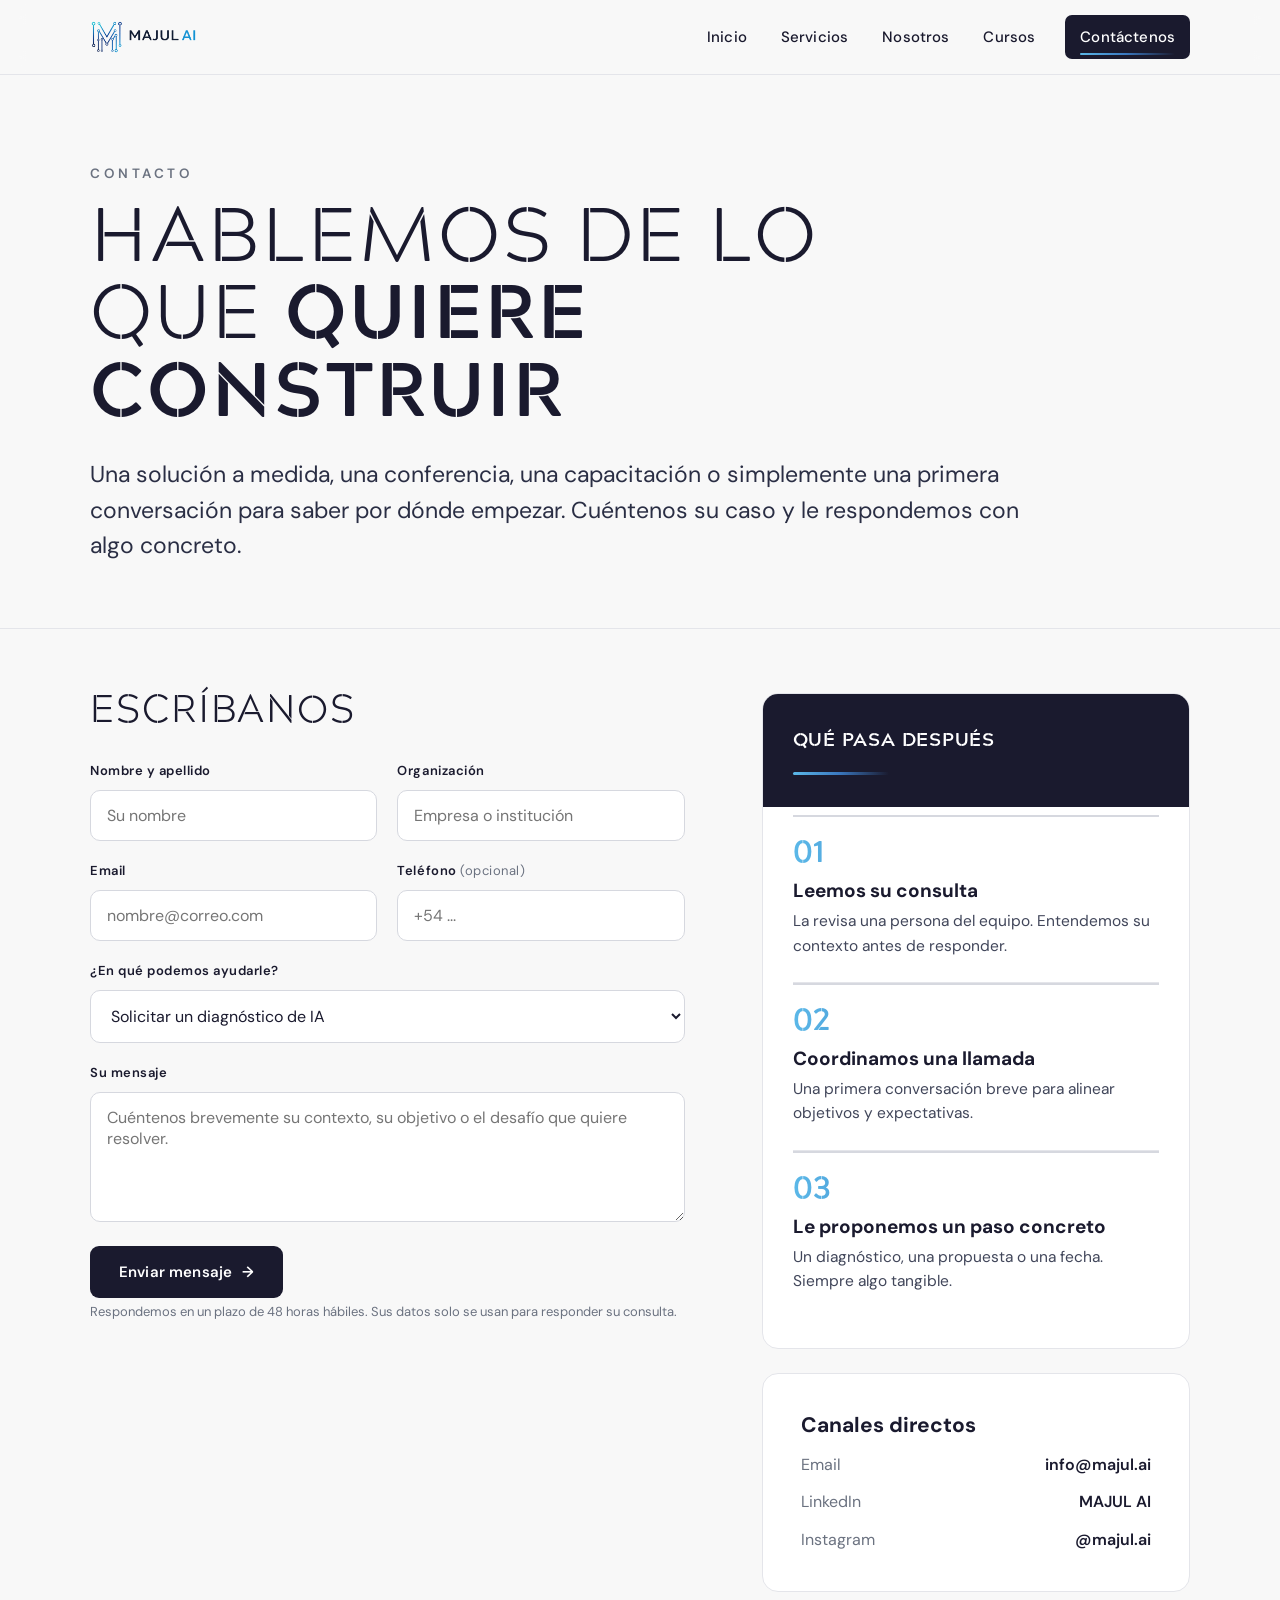
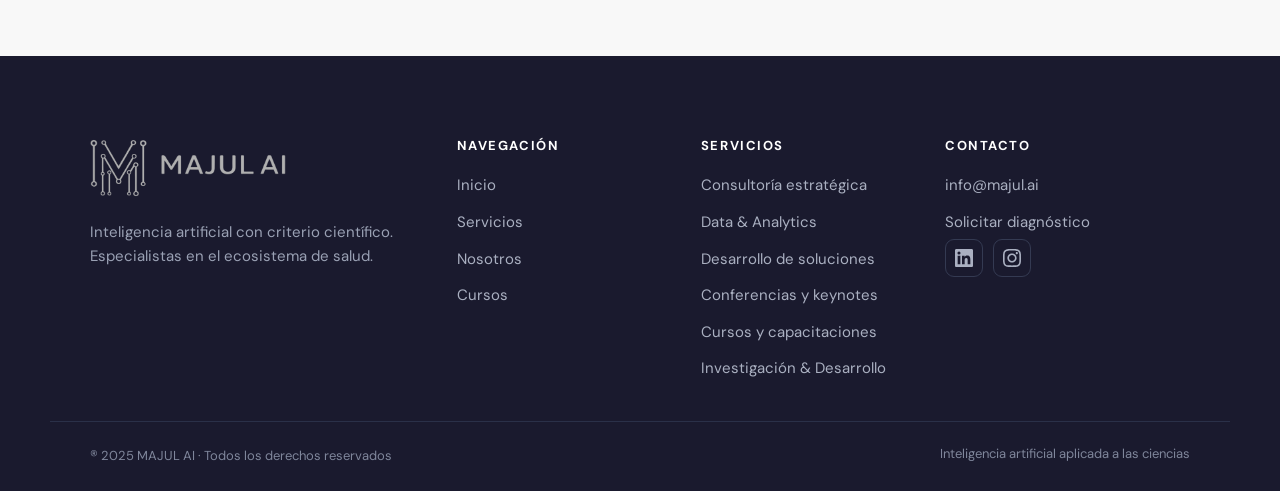
==== commit b26a706d: "Formulario: destinatario nahir@majul.ai" ====
--- a/contacto.html
+++ b/contacto.html
@@ -1,6 +1,7 @@
 <!DOCTYPE html>
 <html lang="es">
 <head>
+  <meta name="robots" content="noindex, nofollow">
 <meta charset="UTF-8">
 <meta name="viewport" content="width=device-width, initial-scale=1.0">
 <title>Contacto · MAJUL AI</title>
@@ -47,7 +48,7 @@
 </header>
 
 <!-- ===== PAGE HEADER ===== -->
-<section class="phead" data-screen-label="Contacto · Header">
+<section class="phead" data-fx-net="light" data-screen-label="Contacto · Header">
   <div class="wrap">
     <p class="kicker reveal">Contacto</p>
     <h1 class="t-xl reveal d1">Hablemos de lo que <b>quiere construir</b></h1>
@@ -63,28 +64,32 @@
       <!-- FORM -->
       <div class="reveal">
         <h2 class="t-md" style="margin-bottom:28px">Escríbanos</h2>
-        <form data-mock>
+        <form id="contact-form">
+          <input type="hidden" name="_subject" value="Nuevo mensaje desde la web de MAJUL AI">
+          <input type="hidden" name="_template" value="table">
+          <input type="hidden" name="_captcha" value="false">
+          <input type="text" name="_honey" style="display:none" tabindex="-1" autocomplete="off" aria-hidden="true">
           <div class="form-fields">
             <div class="form">
               <div class="field">
                 <label for="nombre">Nombre y apellido</label>
-                <input id="nombre" type="text" placeholder="Su nombre" required>
+                <input id="nombre" name="nombre" type="text" placeholder="Su nombre" required>
               </div>
               <div class="field">
                 <label for="org">Organización</label>
-                <input id="org" type="text" placeholder="Empresa o institución">
+                <input id="org" name="organizacion" type="text" placeholder="Empresa o institución">
               </div>
               <div class="field">
                 <label for="email">Email</label>
-                <input id="email" type="email" placeholder="nombre@correo.com" required>
+                <input id="email" name="email" type="email" placeholder="nombre@correo.com" required>
               </div>
               <div class="field">
                 <label for="tel">Teléfono <span style="color:var(--gris);font-weight:400">(opcional)</span></label>
-                <input id="tel" type="tel" placeholder="+54 ...">
+                <input id="tel" name="telefono" type="tel" placeholder="+54 ...">
               </div>
               <div class="field full">
                 <label for="motivo">¿En qué podemos ayudarle?</label>
-                <select id="motivo">
+                <select id="motivo" name="motivo">
                   <option>Solicitar un diagnóstico de IA</option>
                   <option>Desarrollar una solución a medida</option>
                   <option>Data &amp; Analytics</option>
@@ -96,7 +101,7 @@
               </div>
               <div class="field full">
                 <label for="msg">Su mensaje</label>
-                <textarea id="msg" placeholder="Cuéntenos brevemente su contexto, su objetivo o el desafío que quiere resolver."></textarea>
+                <textarea id="msg" name="mensaje" placeholder="Cuéntenos brevemente su contexto, su objetivo o el desafío que quiere resolver."></textarea>
               </div>
             </div>
             <button type="submit" class="btn btn-p" style="margin-top:24px">Enviar mensaje <span class="arw">→</span></button>
@@ -188,11 +193,12 @@
     </div>
   </div>
   <div class="foot-bottom">
-    <span>© 2025 MAJUL AI · Todos los derechos reservados</span>
+    <span><span style="font-size:1.18em;vertical-align:-.04em">®</span> 2025 MAJUL AI · Todos los derechos reservados</span>
     <span>Inteligencia artificial aplicada a las ciencias</span>
   </div>
 </footer>
 
 <script src="site.js"></script>
+<script src="particles.js"></script>
 </body>
 </html>
--- a/styles.css
+++ b/styles.css
@@ -32,7 +32,14 @@
 }
 
 *{box-sizing:border-box;margin:0;padding:0}
-html{scroll-behavior:smooth}
+html{scroll-behavior:smooth;background:var(--bg)}
+
+/* ---------- transición entre páginas (evita el destello blanco al navegar) ---------- */
+@view-transition{navigation:auto}
+::view-transition-old(root),::view-transition-new(root){animation-duration:.35s}
+@media (prefers-reduced-motion:reduce){
+  ::view-transition-old(root),::view-transition-new(root){animation:none}
+}
 body{
   font-family:var(--font-body);
   background:var(--bg);
@@ -386,12 +393,13 @@
    additive animation when .in is added. No persistent hidden state, so
    content can never get stuck invisible if frames/JS/observer don't run. */
 @media (prefers-reduced-motion:no-preference){
-  html.js .reveal.in{animation:revealIn .7s cubic-bezier(.2,.7,.2,1)}
-  html.js .reveal.in.d1{animation-delay:.06s}
-  html.js .reveal.in.d2{animation-delay:.12s}
-  html.js .reveal.in.d3{animation-delay:.18s}
-  html.js .reveal.in.d4{animation-delay:.24s}
-  @keyframes revealIn{from{opacity:0;transform:translateY(22px)}to{opacity:1;transform:none}}
+  html.js .reveal{opacity:0;transform:translateY(14px);
+    transition:opacity .8s cubic-bezier(.25,.46,.45,.94),transform .8s cubic-bezier(.25,.46,.45,.94)}
+  html.js .reveal.in{opacity:1;transform:none}
+  html.js .reveal.in.d1{transition-delay:.06s}
+  html.js .reveal.in.d2{transition-delay:.12s}
+  html.js .reveal.in.d3{transition-delay:.18s}
+  html.js .reveal.in.d4{transition-delay:.24s}
 }
 
 /* ---------- audience fork ---------- */
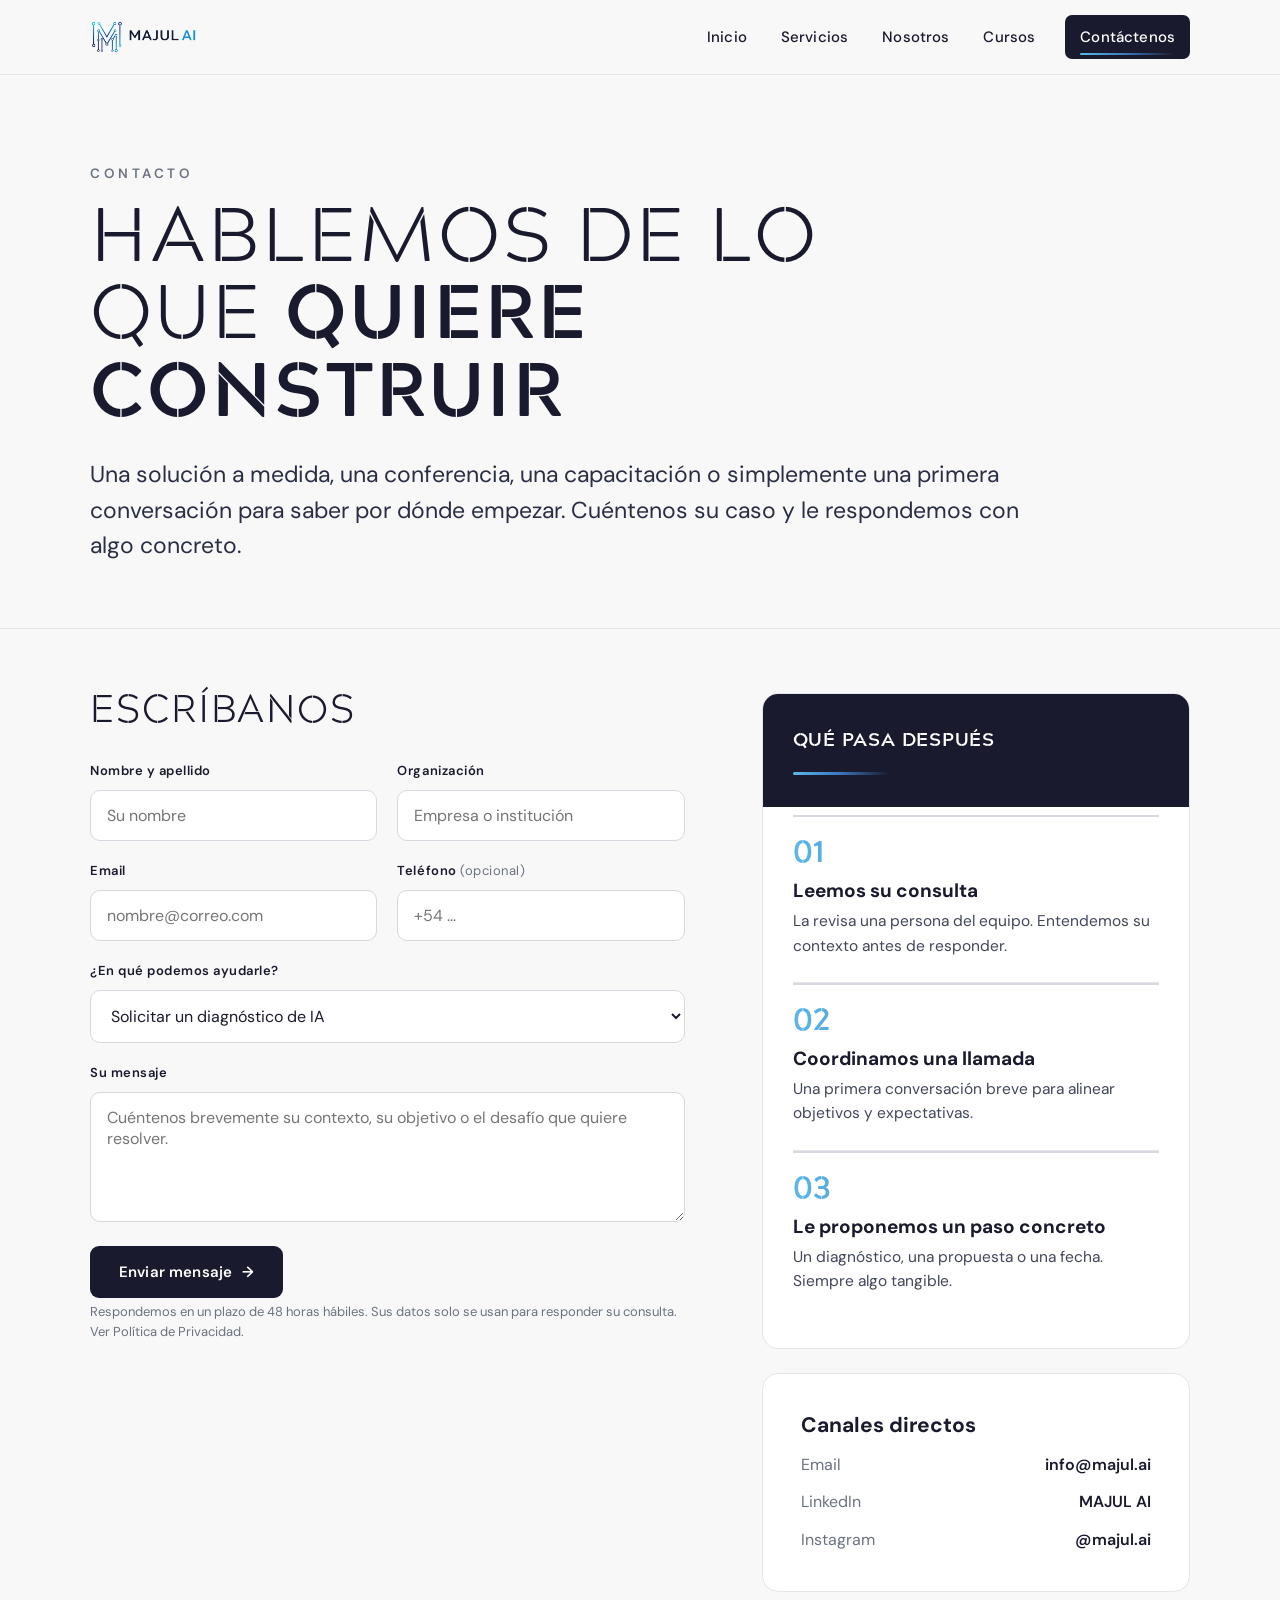
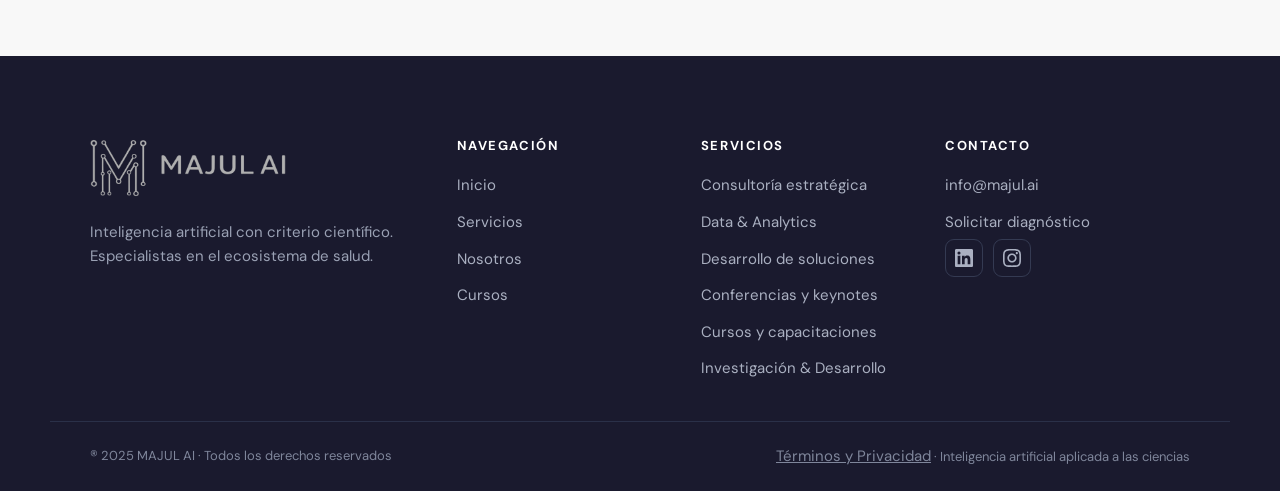
==== commit c82696bb: "Agregar pagina de Terminos y Condiciones + Politica de Privacidad (link en footer, form y sitemap)" ====
--- a/contacto.html
+++ b/contacto.html
@@ -1,7 +1,6 @@
 <!DOCTYPE html>
 <html lang="es">
 <head>
-  <meta name="robots" content="noindex, nofollow">
 <meta charset="UTF-8">
 <meta name="viewport" content="width=device-width, initial-scale=1.0">
 <title>Contacto · MAJUL AI</title>
@@ -105,7 +104,7 @@
               </div>
             </div>
             <button type="submit" class="btn btn-p" style="margin-top:24px">Enviar mensaje <span class="arw">→</span></button>
-            <p class="form-note">Respondemos en un plazo de 48 horas hábiles. Sus datos solo se usan para responder su consulta.</p>
+            <p class="form-note">Respondemos en un plazo de 48 horas hábiles. Sus datos solo se usan para responder su consulta. Ver <a href="terminos.html">Política de Privacidad</a>.</p>
           </div>
           <!-- success state -->
           <div class="form-ok" style="display:none;flex-direction:column;gap:14px;background:#fff;border:1px solid var(--line);border-radius:16px;padding:40px">
@@ -194,7 +193,7 @@
   </div>
   <div class="foot-bottom">
     <span><span style="font-size:1.18em;vertical-align:-.04em">®</span> 2025 MAJUL AI · Todos los derechos reservados</span>
-    <span>Inteligencia artificial aplicada a las ciencias</span>
+    <span><a href="terminos.html" style="color:inherit;text-decoration:underline">Términos y Privacidad</a> · Inteligencia artificial aplicada a las ciencias</span>
   </div>
 </footer>
 
